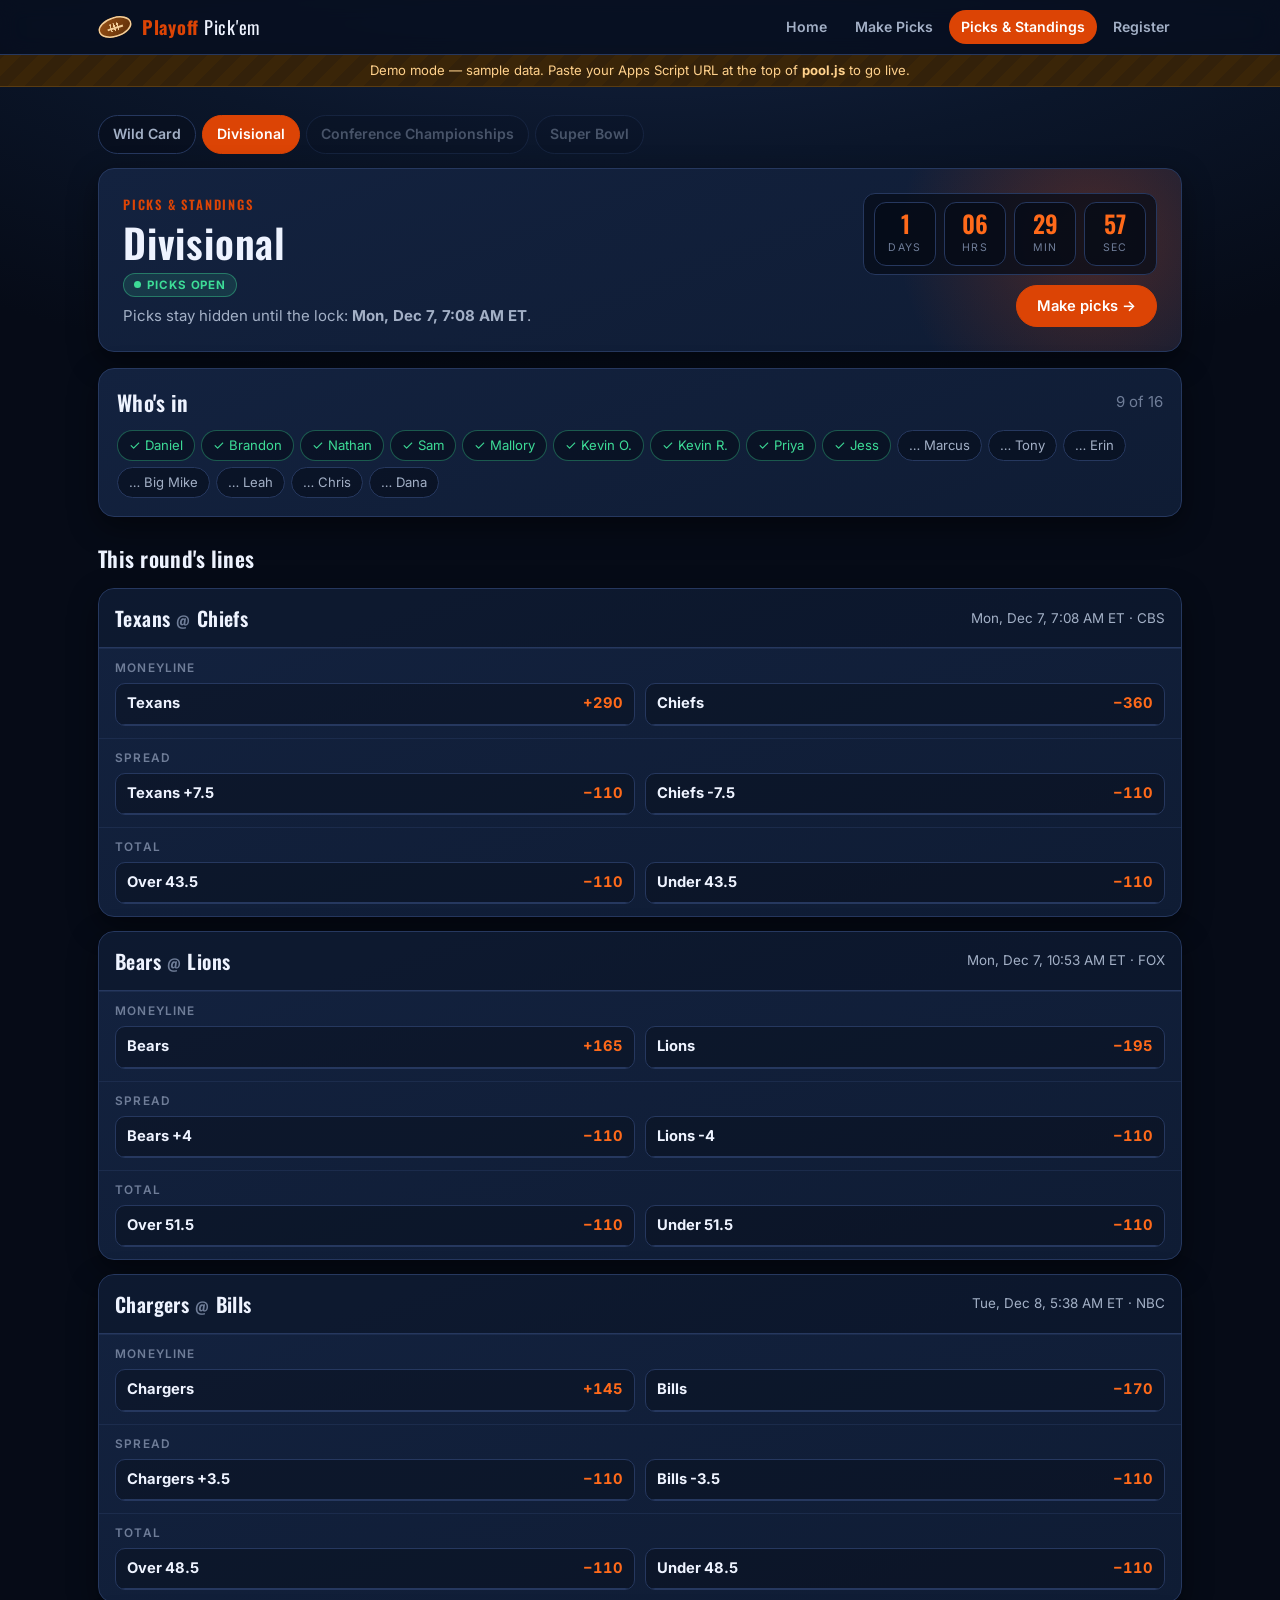
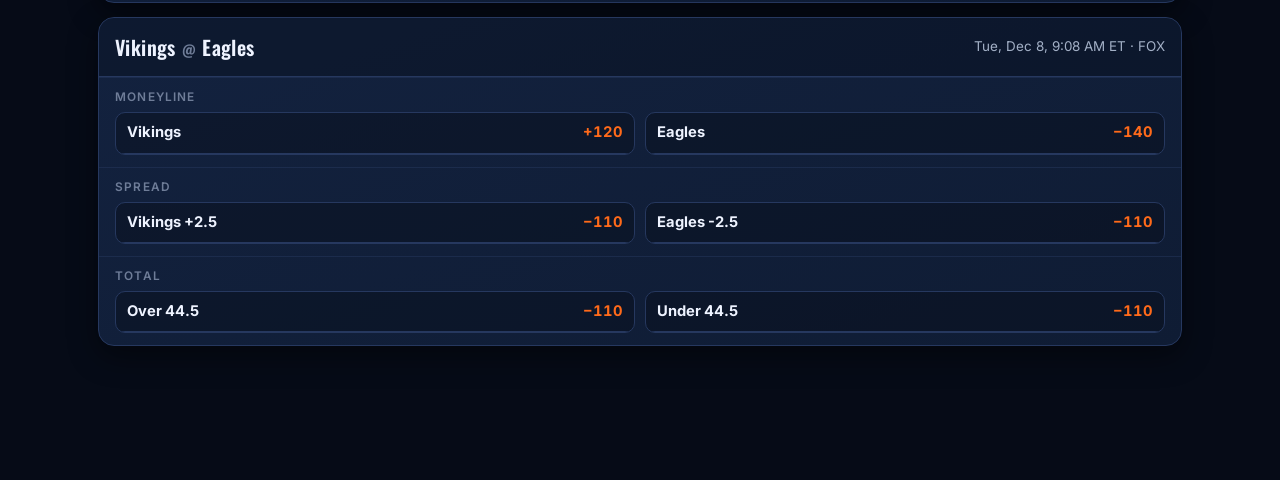
==== board.html @ 81594004 "Overhaul: single-page-per-function site backed by Apps Script Replace per-round pages with index/pic" ====
<!DOCTYPE html>
<html lang="en">
<head>
<meta charset="utf-8"/>
<meta name="viewport" content="width=device-width, initial-scale=1"/>
<title>Picks &amp; Standings · Playoff Pick'em</title>
<link rel="stylesheet" href="pool.css"/>
</head>
<body>
<main class="wrap">
  <div class="pillTabs" id="tabs"></div>
  <section class="card hero" id="head"><div class="skeleton" style="margin:0"></div></section>
  <div id="body"></div>
</main>

<script src="demo-data.js"></script>
<script src="pool.js"></script>
<script>
Pool.nav('board');
const { money, odds, esc, et } = Pool;
const MK = { ML: 'Moneyline', SPREAD: 'Spread', TOTAL: 'Total' };
const SIDES = { ML: ['AWAY', 'HOME'], SPREAD: ['AWAY', 'HOME'], TOTAL: ['OVER', 'UNDER'] };
const $ = id => document.getElementById(id);
let S, R, hl = Pool.remember('name') || '', refresh;

async function init() {
  try { S = await Pool.get('state'); }
  catch (e) { $('head').innerHTML = `<div class="note err">${esc(e.message)}</div>`; return; }
  const key = (Pool.param('r') || '').toUpperCase() || S.current;
  $('tabs').innerHTML = S.rounds.map(r => `<a href="?r=${r.key}" data-k="${r.key}" class="${r.status === 'upcoming' ? 'off' : ''}">${esc(r.name)}</a>`).join('');
  $('tabs').onclick = e => { const a = e.target.closest('a'); if (!a) return; e.preventDefault(); show(a.dataset.k); };
  show(key);
}

async function show(key, quiet) {
  try { history.replaceState(null, '', '?r=' + key); } catch (e) {}
  document.querySelectorAll('#tabs a').forEach(a => a.classList.toggle('on', a.dataset.k === key));
  if (!quiet) { $('body').innerHTML = '<div class="skeleton"></div><div class="skeleton"></div>'; }
  try { R = await Pool.get('round', { round: key }); }
  catch (e) { $('body').innerHTML = `<div class="note err">${esc(e.message)}</div>`; return; }
  render();
  clearInterval(refresh);
  if (R.round.status === 'locked') refresh = setInterval(() => show(key, true), 60000);
}

function render() {
  const r = R.round;
  const n = R.players.filter(p => p.submitted).length;
  let sub = '', right = '';
  if (r.status === 'open') { sub = `Picks stay hidden until the lock: <b>${esc(et(r.deadline))}</b>.`; right = `<div class="countdown" data-countdown="${r.deadline}"></div>`; }
  else if (r.status === 'locked') sub = 'Picks revealed. Scores refresh automatically — this page updates every minute.';
  else if (r.status === 'final') sub = 'All games final. Bankrolls carry into the next round.';
  else sub = 'This round hasn\'t opened yet.';
  $('head').innerHTML = `<div class="heroRow"><div><div class="kicker">Picks &amp; standings</div><h1>${esc(r.name)}</h1>
    <div style="margin-bottom:8px">${Pool.badge(r.status)}</div><p class="muted" style="margin:0">${sub}</p></div><div>${right}
    ${r.status === 'open' ? `<div class="btnRow" style="margin-top:10px;justify-content:flex-end"><a class="btn primary" href="picks.html?r=${r.key}">Make picks →</a></div>` : ''}</div></div>`;
  Pool.startCountdowns(() => show(r.key));

  if (r.status === 'upcoming') { $('body').innerHTML = ''; return; }
  if (!R.revealed) {
    const alive = R.players.filter(p => p.alive);
    $('body').innerHTML = `<section class="card" style="margin-top:16px"><div class="cardHead"><h2>Who's in</h2>
      <span class="dim">${n} of ${alive.length}</span></div><div class="names">
      ${alive.map(p => `<span class="chip ${p.submitted ? 'in' : ''}">${p.submitted ? '✓' : '…'} ${esc(p.name)}</span>`).join('')}</div></section>
      <div class="section-title"><h2>This round's lines</h2></div>
      ${R.games.map(g => gameCard(g)).join('')}`;
    return;
  }

  const t = R.standings || [];
  $('body').innerHTML = `
    <section class="card" style="margin-top:16px">
      <div class="cardHead"><h2>${esc(r.name)} standings</h2>
        <select class="input" id="hl" style="width:auto;padding:8px 36px 8px 12px;font-size:.9rem"><option value="">Highlight a player…</option>
        ${t.map(x => `<option ${x.name === hl ? 'selected' : ''}>${esc(x.name)}</option>`).join('')}</select></div>
      <div class="tblWrap"><table class="tbl"><thead><tr><th>#</th><th>Player</th><th class="r hideSm">Start</th><th class="r hideSm">Bet</th>
        <th class="r hideSm">W-L-P</th>${r.status === 'locked' ? '<th class="r">Riding</th>' : ''}<th class="r">Now</th><th class="r">Round</th></tr></thead><tbody>
      ${t.map(x => `<tr class="${x.name === hl ? 'me' : ''} ${x.worth < R.minWager ? 'out' : ''}">
        <td class="rank ${x.rank <= 3 ? 'top' : ''}">${x.rank}</td><td>${esc(x.name)}</td>
        <td class="r num hideSm dim">${money(x.start)}</td><td class="r num hideSm">${money(x.staked)}</td>
        <td class="r num hideSm dim">${x.w}-${x.l}-${x.p}</td>
        ${r.status === 'locked' ? `<td class="r num">${x.pending ? `${money(x.pending)}<div class="dim" style="font-size:.72rem">to win ${money(x.potential)}</div>` : '<span class="dim">—</span>'}</td>` : ''}
        <td class="r num"><b>${money(x.end)}</b></td>
        <td class="r num ${x.delta > 0 ? 'up' : x.delta < 0 ? 'down' : 'dim'}">${r.status === 'final' || !x.pending ? money(x.delta, { sign: 1 }) : '…'}</td></tr>`).join('')}
      </tbody></table></div>
    </section>
    <div class="section-title"><h2>Every pick</h2><span class="dim">sorted by wager</span></div>
    ${R.games.map(g => gameCard(g, true)).join('')}`;
  $('hl').onchange = e => { hl = e.target.value; if (hl) Pool.remember('name', hl); render(); };
}

function gameCard(g, withBets) {
  const sc = g.awayScore !== null && g.awayScore !== undefined;
  const scoreHtml = sc ? `<div class="score"><span class="${g.final && g.awayScore > g.homeScore ? 'w' : ''}">${g.awayScore}</span>
      <span class="dim">–</span> <span class="${g.final && g.homeScore > g.awayScore ? 'w' : ''}">${g.homeScore}</span>
      <span class="badge ${g.final ? 'final' : 'locked'}" style="margin-left:8px">${g.final ? 'Final' : 'Live'}</span></div>`
    : `<div class="gMeta">${esc(et(g.kickoff))}${g.channel ? ' · ' + esc(g.channel) : ''}</div>`;
  return `<article class="game"><div class="gHead"><div class="matchup">${esc(g.away)}<span class="at">@</span>${esc(g.home)}</div>${scoreHtml}</div>
    ${Object.keys(MK).map(m => {
      const mk = g.markets[m], win = mk.winner;
      const cols = SIDES[m].map(sd => {
        const list = withBets ? (g.bets[m][sd] || []) : null;
        const cls = win === sd ? 'won' : win && win !== 'PUSH' ? 'lost' : '';
        const total = list ? list.reduce((a, b) => a + b.wager, 0) : 0;
        return `<div class="bCol ${cls}"><div class="bColHead"><span>${esc(mk[sd].label)}</span><span class="o">${odds(mk[sd].odds)}</span></div>
          ${list ? (list.length ? `<div class="bList">${list.map(b => `<div class="bet ${b.result} ${b.name === hl ? 'hl' : ''}">
              <span class="who">${esc(b.name)}</span><span class="amt">${money(b.wager)}${b.result === 'WIN' ? ' → ' + money(b.toWin) : b.result === 'PUSH' ? ' push' : ''}</span></div>`).join('')}</div>
              <div class="bSum">${list.length} bet${list.length > 1 ? 's' : ''} · ${money(total)}</div>` : '<div class="none">No bets</div>') : ''}
        </div>`;
      }).join('');
      return `<div class="bMkt"><div class="bMktHead"><span class="mLabel">${MK[m]}</span>${win === 'PUSH' ? '<span class="badge final">Push</span>' : ''}</div>
        <div class="bCols">${cols}</div></div>`;
    }).join('')}</article>`;
}

init();
</script>
</body>
</html>
---- pool.css ----
/* ===== Playoff Pick'em — shared styles (Bears navy + orange) ===== */
@import url('https://fonts.googleapis.com/css2?family=Oswald:wght@500;600;700&family=Inter:wght@400;500;600;700;800&display=swap');

:root{
  --navy:#0B162A; --navy-1:#0f1c34; --navy-2:#13223f; --navy-3:#1a2c50;
  --line:#26385f; --line-2:#334a78;
  --orange:#DC4405; --orange-2:#ff6a1a; --orange-soft:rgba(220,68,5,.14);
  --text:#eef3ff; --muted:#a3b0c6; --dim:#6f7d98;
  --win:#3ddc97; --win-soft:rgba(61,220,151,.13);
  --loss:#ff6b6b; --loss-soft:rgba(255,107,107,.10);
  --push:#c6cfdf; --warn:#ffd18c;
  --r:16px; --r-sm:10px;
  --shadow:0 10px 30px rgba(0,0,0,.45);
  --head:'Oswald',system-ui,sans-serif;
  --body:'Inter',system-ui,-apple-system,Segoe UI,Roboto,sans-serif;
}
*{box-sizing:border-box}
html,body{margin:0}
html{background:#060b17}
body{
  background:radial-gradient(1200px 600px at 50% -200px,#1b2c52 0,var(--navy) 60%,#060b17 100%) fixed;
  color:var(--text);font-family:var(--body);font-size:15px;line-height:1.45;min-height:100vh;
  -webkit-font-smoothing:antialiased;
}
a{color:var(--orange-2);text-decoration:none}
a:hover{text-decoration:underline}
h1,h2,h3{font-family:var(--head);letter-spacing:.02em;margin:0;font-weight:600}
h1{font-size:2rem;line-height:1.1}
h2{font-size:1.35rem}
h3{font-size:1.05rem}
.wrap{max-width:1120px;margin:0 auto;padding:20px 18px 120px}
.muted{color:var(--muted)} .dim{color:var(--dim)}
.num{font-variant-numeric:tabular-nums}
.hidden{display:none!important}

/* ===== Top nav ===== */
.topnav{position:sticky;top:0;z-index:60;background:rgba(8,15,30,.86);backdrop-filter:blur(10px) saturate(140%);
  border-bottom:1px solid var(--line)}
.topnav .in{max-width:1120px;margin:0 auto;padding:10px 18px;display:flex;align-items:center;gap:16px}
.brand{display:flex;align-items:center;gap:10px;color:var(--text);font-family:var(--head);font-size:1.15rem;letter-spacing:.04em;white-space:nowrap}
.brand:hover{text-decoration:none}
.brand b{color:var(--orange)}
.ball{width:34px;height:20px;border-radius:50%;background:linear-gradient(135deg,#9a5216,#5b2d08);position:relative;
  box-shadow:inset 0 0 0 1.5px #f3cf9a;transform:rotate(-18deg);flex:none}
.ball::after{content:"";position:absolute;left:9px;right:9px;top:50%;height:1.5px;background:#f3cf9a;
  box-shadow:-3px 0 0 -0px transparent}
.ball::before{content:"";position:absolute;left:12px;top:6px;width:10px;height:8px;
  background:repeating-linear-gradient(90deg,#f3cf9a 0 1.5px,transparent 1.5px 3.5px)}
.links{display:flex;gap:4px;margin-left:auto;overflow-x:auto;scrollbar-width:none}
.links::-webkit-scrollbar{display:none}
.links a{color:var(--muted);padding:7px 12px;border-radius:999px;font-weight:600;font-size:.88rem;white-space:nowrap}
.links a:hover{color:var(--text);background:var(--navy-2);text-decoration:none}
.links a.on{color:#fff;background:var(--orange)}
@media(max-width:640px){.brand span{display:none}.links a{padding:7px 10px}}

.demoBar{background:repeating-linear-gradient(-45deg,#3a2508 0 12px,#33210a 12px 24px);color:var(--warn);
  text-align:center;font-size:.82rem;padding:6px 12px;border-bottom:1px solid #5a3c12}

/* ===== Cards & layout ===== */
.card{background:linear-gradient(160deg,var(--navy-2),var(--navy-1));border:1px solid var(--line);border-radius:var(--r);
  padding:18px;box-shadow:var(--shadow);position:relative}
.card + .card{margin-top:16px}
.cardHead{display:flex;align-items:center;justify-content:space-between;gap:10px;flex-wrap:wrap;margin-bottom:12px}
.grid2{display:grid;grid-template-columns:minmax(0,1.7fr) minmax(0,1fr);gap:16px;align-items:start}
@media(max-width:900px){.grid2{grid-template-columns:1fr}}
.stack > * + *{margin-top:16px}
.kicker{font-family:var(--head);color:var(--orange);letter-spacing:.14em;text-transform:uppercase;font-size:.8rem;font-weight:600}
.section-title{display:flex;align-items:baseline;gap:10px;margin:26px 0 10px}
.section-title .dim{font-size:.85rem}

/* ===== Buttons, chips, badges ===== */
.btn{display:inline-flex;align-items:center;justify-content:center;gap:8px;padding:11px 20px;border-radius:999px;
  border:1px solid var(--line-2);background:var(--navy-3);color:var(--text);font:600 .92rem var(--body);cursor:pointer;
  transition:transform .08s,background .15s,border-color .15s}
.btn:hover{text-decoration:none;border-color:var(--orange);color:#fff}
.btn:active{transform:translateY(1px)}
.btn.primary{background:var(--orange);border-color:var(--orange);color:#fff}
.btn.primary:hover{background:var(--orange-2)}
.btn.small{padding:7px 13px;font-size:.84rem}
.btn[disabled]{opacity:.45;cursor:not-allowed;transform:none}
.btnRow{display:flex;gap:10px;flex-wrap:wrap}

.chip{display:inline-flex;align-items:center;gap:6px;padding:5px 11px;border-radius:999px;border:1px solid var(--line);
  background:rgba(6,12,26,.6);font-size:.82rem;color:var(--muted);white-space:nowrap}
.chip b{color:var(--text)}
.badge{display:inline-flex;align-items:center;gap:6px;padding:4px 10px;border-radius:999px;font:700 .72rem var(--body);
  letter-spacing:.08em;text-transform:uppercase;border:1px solid}
.badge::before{content:"";width:7px;height:7px;border-radius:50%;background:currentColor}
.badge.open{color:var(--win);border-color:rgba(61,220,151,.4);background:var(--win-soft)}
.badge.locked{color:var(--orange-2);border-color:rgba(255,106,26,.45);background:var(--orange-soft)}
.badge.locked::before{animation:pulse 1.4s infinite}
.badge.final{color:var(--push);border-color:var(--line-2);background:rgba(198,207,223,.07)}
.badge.upcoming{color:var(--dim);border-color:var(--line);background:transparent}
@keyframes pulse{50%{opacity:.25}}

/* ===== Countdown ===== */
.countdown{display:flex;gap:8px}
.countdown div{background:rgba(5,10,22,.7);border:1px solid var(--line);border-radius:12px;padding:8px 10px;min-width:62px;text-align:center}
.countdown b{display:block;font:600 1.5rem var(--head);color:var(--orange-2);line-height:1}
.countdown span{font-size:.66rem;letter-spacing:.12em;text-transform:uppercase;color:var(--dim)}

/* ===== Tables ===== */
.tbl{width:100%;border-collapse:collapse;font-size:.9rem}
.tbl th{font:600 .72rem var(--body);letter-spacing:.1em;text-transform:uppercase;color:var(--dim);text-align:left;
  padding:8px 10px;border-bottom:1px solid var(--line);white-space:nowrap}
.tbl td{padding:9px 10px;border-bottom:1px solid rgba(38,56,95,.55)}
.tbl tr:last-child td{border-bottom:0}
.tbl .r{text-align:right}
.tbl tr.me td{background:var(--orange-soft)}
.tbl tr.out td{opacity:.5}
.tblWrap{overflow-x:auto;margin:0 -6px}
.rank{width:34px;color:var(--dim);font-weight:700}
.rank.top{color:var(--orange-2)}
.up{color:var(--win)} .down{color:var(--loss)}
@media(max-width:640px){.hideSm{display:none}}

/* ===== Hero ===== */
.hero{padding:24px;overflow:hidden}
.hero::after{content:"";position:absolute;right:-120px;top:-140px;width:420px;height:420px;border-radius:50%;
  background:radial-gradient(circle,rgba(220,68,5,.28),transparent 65%);pointer-events:none}
.hero h1{font-size:2.5rem;margin:6px 0 8px}
.heroRow{display:flex;align-items:flex-end;justify-content:space-between;gap:18px;flex-wrap:wrap;position:relative;z-index:1}
.meter{height:8px;border-radius:99px;background:var(--navy);border:1px solid var(--line);overflow:hidden;margin-top:6px;width:220px}
.meter i{display:block;height:100%;background:linear-gradient(90deg,var(--orange),var(--orange-2))}

/* Round timeline */
.timeline{display:grid;grid-template-columns:repeat(4,1fr);gap:10px;margin-top:16px}
@media(max-width:700px){.timeline{grid-template-columns:repeat(2,1fr)}}
.tl{display:block;padding:12px 14px;border-radius:14px;border:1px solid var(--line);background:rgba(6,12,26,.5);color:var(--text)}
.tl:hover{text-decoration:none;border-color:var(--line-2)}
.tl.cur{border-color:var(--orange);box-shadow:0 0 0 1px var(--orange) inset}
.tl .n{font:600 .72rem var(--body);letter-spacing:.12em;color:var(--dim);text-transform:uppercase}
.tl .t{font:600 1.05rem var(--head);margin:2px 0 6px}

/* ===== Game cards (picks + board) ===== */
.game{background:linear-gradient(160deg,var(--navy-2),var(--navy-1));border:1px solid var(--line);border-radius:var(--r);
  padding:0;margin:14px 0;overflow:hidden;box-shadow:var(--shadow)}
.gHead{display:flex;align-items:center;justify-content:space-between;gap:10px;flex-wrap:wrap;padding:14px 16px;
  border-bottom:1px solid var(--line);background:rgba(5,10,22,.35)}
.matchup{font:600 1.25rem var(--head);letter-spacing:.02em}
.matchup .at{color:var(--dim);font-size:.9rem;margin:0 6px}
.score{font:600 1.25rem var(--head)}
.score .w{color:var(--orange-2)}
.gMeta{font-size:.84rem;color:var(--muted)}
.mkt{display:grid;grid-template-columns:100px 1fr 1fr 150px;gap:10px;align-items:center;padding:12px 16px;border-top:1px solid rgba(38,56,95,.5)}
.mkt:first-of-type{border-top:0}
.mLabel{font:600 .74rem var(--body);letter-spacing:.1em;text-transform:uppercase;color:var(--dim)}
.side{display:flex;justify-content:space-between;align-items:center;gap:8px;padding:12px 14px;border-radius:var(--r-sm);
  border:1px solid var(--line-2);background:var(--navy);color:var(--text);font:600 .95rem var(--body);cursor:pointer;
  transition:background .12s,border-color .12s,box-shadow .12s;text-align:left;min-width:0}
.side span{overflow:hidden;text-overflow:ellipsis;white-space:nowrap}
.side b{color:var(--orange-2);font-variant-numeric:tabular-nums;flex:none}
.side:hover{border-color:var(--orange)}
.side.on{background:var(--orange);border-color:var(--orange);color:#fff;box-shadow:0 6px 18px rgba(220,68,5,.35)}
.side.on b{color:#fff}
.side[disabled]{opacity:.4;cursor:not-allowed}
.wagerBox{display:flex;flex-direction:column;gap:3px}
.money{position:relative}
.money::before{content:"$";position:absolute;left:11px;top:50%;transform:translateY(-50%);color:var(--dim);font-weight:600}
.money input{width:100%;padding:11px 10px 11px 22px;border-radius:var(--r-sm);border:1px solid var(--line-2);background:#081022;
  color:var(--text);font:600 1rem var(--body);outline:none;font-variant-numeric:tabular-nums}
.money input:focus{border-color:var(--orange);box-shadow:0 0 0 3px var(--orange-soft)}
.money input:disabled{opacity:.4}
.toWin{font-size:.76rem;color:var(--dim);text-align:right}
.toWin b{color:var(--win)}
.toWin.err{color:var(--warn)}
@media(max-width:720px){
  .mkt{grid-template-columns:1fr 1fr;gap:8px}
  .mLabel{grid-column:1/-1}
  .wagerBox{grid-column:1/-1;flex-direction:row;align-items:center;gap:10px}
  .wagerBox .money{flex:1}
  .toWin{min-width:120px}
}

/* Board: bettor lists */
.bMkt{padding:12px 16px;border-top:1px solid rgba(38,56,95,.5)}
.bMkt:first-of-type{border-top:0}
.bMktHead{display:flex;justify-content:space-between;align-items:center;margin-bottom:8px}
.bCols{display:grid;grid-template-columns:1fr 1fr;gap:10px}
.bCol{border:1px solid var(--line);border-radius:var(--r-sm);background:rgba(5,10,22,.4);overflow:hidden}
.bCol.won{border-color:rgba(61,220,151,.5);background:var(--win-soft)}
.bCol.lost{opacity:.62}
.bColHead{display:flex;justify-content:space-between;gap:8px;padding:9px 11px;font-weight:700;border-bottom:1px solid var(--line);font-size:.92rem}
.bColHead .o{color:var(--orange-2);font-variant-numeric:tabular-nums}
.bCol.won .bColHead::after{content:"✓";color:var(--win);margin-left:6px}
.bList{padding:4px 0;max-height:none}
.bet{display:flex;justify-content:space-between;gap:8px;padding:5px 11px;font-size:.86rem}
.bet .who{overflow:hidden;text-overflow:ellipsis;white-space:nowrap}
.bet .amt{color:var(--muted);font-variant-numeric:tabular-nums;white-space:nowrap}
.bet.WIN .amt{color:var(--win)}
.bet.LOSS .who{text-decoration:line-through;text-decoration-color:rgba(255,107,107,.6)}
.bet.hl{background:var(--orange-soft);box-shadow:inset 3px 0 0 var(--orange)}
.bSum{font-size:.76rem;color:var(--dim);padding:6px 11px;border-top:1px dashed var(--line)}
.none{color:var(--dim);font-size:.84rem;padding:8px 11px}
@media(max-width:560px){.bet{font-size:.8rem;padding:5px 8px}.bColHead{font-size:.84rem;padding:8px}}

/* ===== Sticky bet slip ===== */
.slip{position:fixed;left:0;right:0;bottom:0;z-index:70;background:rgba(6,11,24,.94);backdrop-filter:blur(10px);
  border-top:2px solid var(--orange);transform:translateY(110%);transition:transform .25s}
.slip.show{transform:none}
.slip .in{max-width:1120px;margin:0 auto;padding:12px 18px;display:flex;align-items:center;gap:18px;flex-wrap:wrap}
.slipStat{display:flex;flex-direction:column}
.slipStat span{font-size:.68rem;letter-spacing:.12em;text-transform:uppercase;color:var(--dim)}
.slipStat b{font:600 1.2rem var(--head);font-variant-numeric:tabular-nums}
.slipStat.bad b{color:var(--loss)}
.slipBar{flex:1;min-width:120px;height:8px;border-radius:99px;background:var(--navy-3);overflow:hidden}
.slipBar i{display:block;height:100%;background:linear-gradient(90deg,var(--orange),var(--orange-2));transition:width .2s}
.slipBar.bad i{background:var(--loss)}

/* ===== Forms ===== */
.field{display:flex;flex-direction:column;gap:6px;margin-bottom:14px}
.field label{font-size:.8rem;font-weight:600;color:var(--muted)}
.input,select.input{width:100%;padding:12px 14px;border-radius:var(--r-sm);border:1px solid var(--line-2);background:#081022;
  color:var(--text);font:500 1rem var(--body);outline:none;appearance:none}
select.input{background-image:linear-gradient(45deg,transparent 50%,var(--muted) 50%),linear-gradient(135deg,var(--muted) 50%,transparent 50%);
  background-position:calc(100% - 20px) 50%,calc(100% - 14px) 50%;background-size:6px 6px;background-repeat:no-repeat;padding-right:36px}
.input:focus{border-color:var(--orange);box-shadow:0 0 0 3px var(--orange-soft)}
.input.code{letter-spacing:.4em;text-transform:uppercase;font-weight:700;text-align:center;font-size:1.2rem}
.note{padding:12px 14px;border-radius:12px;border:1px solid var(--line);background:rgba(5,10,22,.5);font-size:.9rem;color:var(--muted)}
.note.warn{border-color:rgba(255,209,140,.35);color:var(--warn);background:rgba(255,209,140,.06)}
.note.ok{border-color:rgba(61,220,151,.35);color:var(--win);background:var(--win-soft)}
.note.err{border-color:rgba(255,107,107,.4);color:var(--loss);background:var(--loss-soft)}

/* ===== Modal + toast ===== */
.modalBg{position:fixed;inset:0;z-index:90;background:rgba(2,5,12,.72);display:flex;align-items:center;justify-content:center;padding:16px}
.modal{width:100%;max-width:520px;max-height:90vh;overflow:auto}
.confCode{font:700 2.6rem var(--head);letter-spacing:.3em;color:var(--orange-2);text-align:center;padding:14px;
  border:1px dashed var(--orange);border-radius:14px;background:rgba(5,10,22,.6);margin:12px 0}
.toast{position:fixed;left:50%;bottom:90px;transform:translateX(-50%);z-index:95;background:var(--navy-3);border:1px solid var(--line-2);
  padding:11px 18px;border-radius:999px;box-shadow:var(--shadow);font-weight:600;max-width:92vw}
.toast.err{border-color:var(--loss);color:var(--loss)}

.pillTabs{display:flex;gap:6px;flex-wrap:wrap;margin:8px 0 14px}
.pillTabs a{padding:8px 14px;border-radius:999px;border:1px solid var(--line);color:var(--muted);font-weight:600;font-size:.88rem;background:rgba(6,12,26,.5)}
.pillTabs a:hover{text-decoration:none;color:var(--text);border-color:var(--line-2)}
.pillTabs a.on{background:var(--orange);border-color:var(--orange);color:#fff}
.pillTabs a.off{opacity:.4;pointer-events:none}

.names{display:flex;flex-wrap:wrap;gap:6px}
.names .chip.in{color:var(--win);border-color:rgba(61,220,151,.35)}
.skeleton{height:120px;border-radius:var(--r);background:linear-gradient(90deg,var(--navy-1),var(--navy-2),var(--navy-1));
  background-size:200% 100%;animation:sk 1.2s infinite;margin:14px 0}
@keyframes sk{to{background-position:-200% 0}}
footer.foot{color:var(--dim);font-size:.8rem;text-align:center;margin-top:40px}
details.rules summary{cursor:pointer;font-weight:700;color:var(--text);list-style:none}
details.rules summary::after{content:" ▾";color:var(--dim)}
details.rules ul{margin:10px 0 0;padding-left:18px;color:var(--muted)}
details.rules li{margin:5px 0}
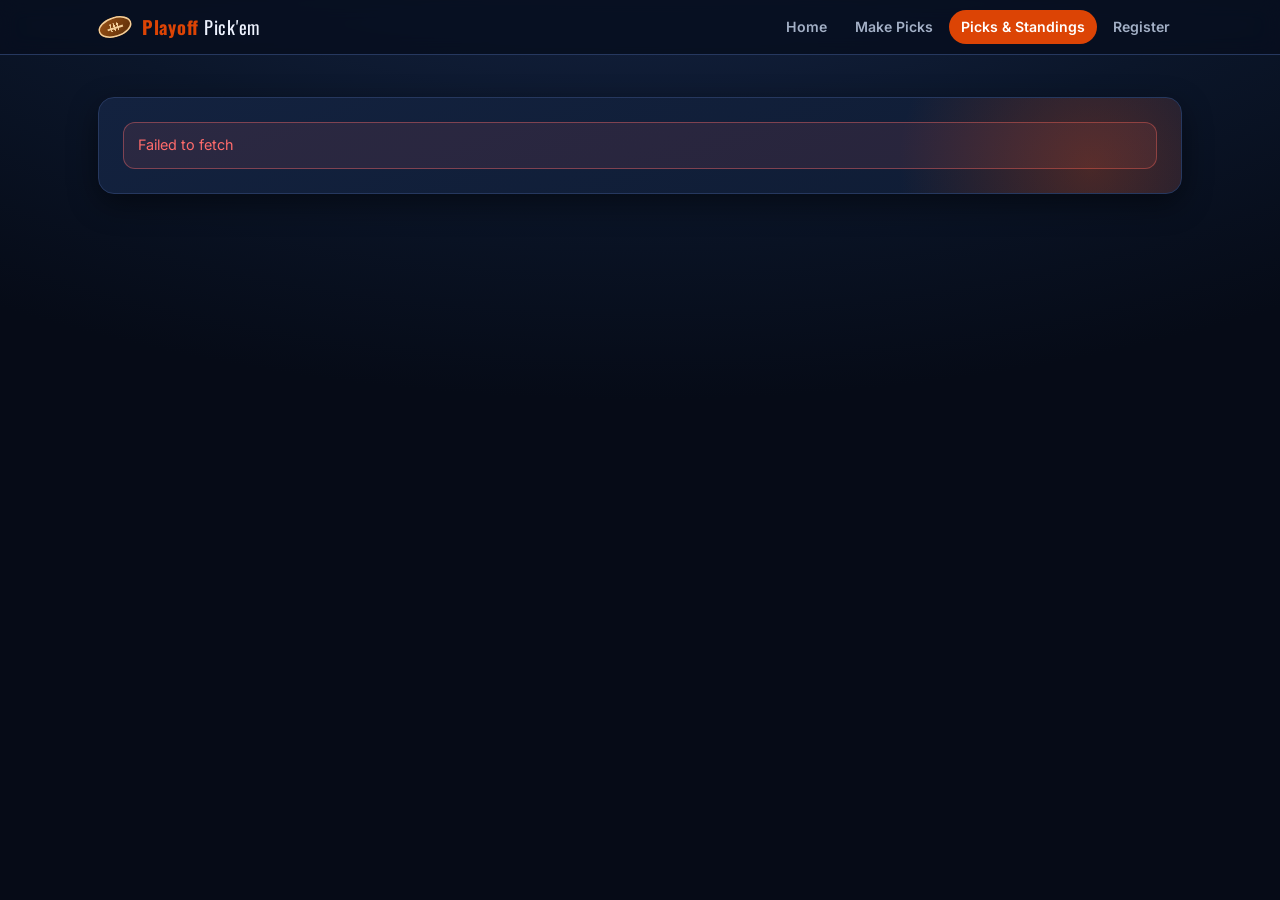
==== commit f15d6bc0: "Go live: point site at Apps Script web app, drop demo data Co-Authored-By: Claude Opus 5.5 <noreply@" ====
--- a/board.html
+++ b/board.html
@@ -13,7 +13,6 @@
   <div id="body"></div>
 </main>
 
-<script src="demo-data.js"></script>
 <script src="pool.js"></script>
 <script>
 Pool.nav('board');
